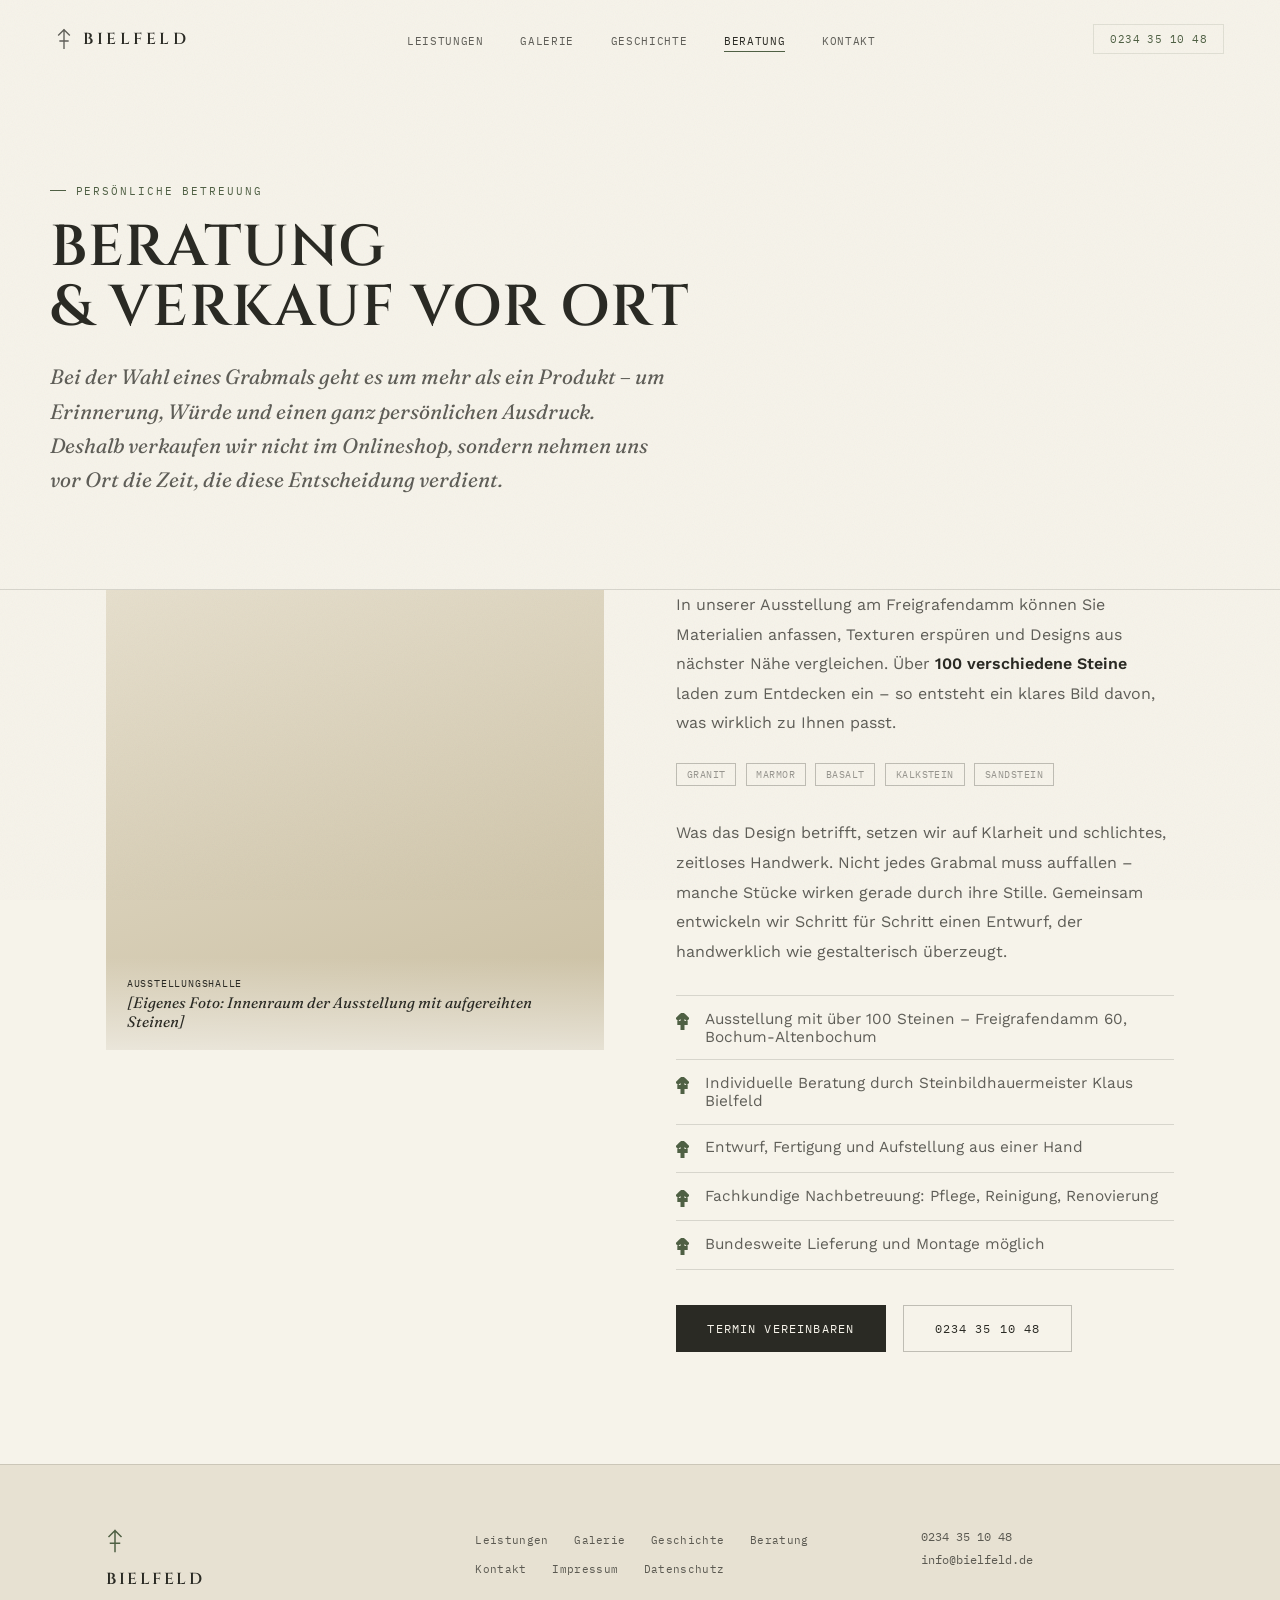
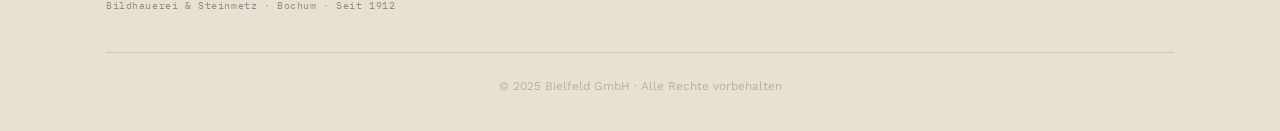
==== beratung.html @ 47ad7e7e "Neues claude design" ====
<!DOCTYPE html>
<html lang="de">
<head>
<meta charset="UTF-8">
<meta name="viewport" content="width=device-width, initial-scale=1.0">
<title>Beratung &amp; Verkauf vor Ort – Bildhauerei Bielfeld GmbH</title>
<meta name="description" content="Persönliche Beratung in der Ausstellung der Bildhauerei Bielfeld am Freigrafendamm 60 in Bochum – über 100 Steine im Original, kein Onlineshop.">
<link rel="preconnect" href="https://fonts.googleapis.com">
<link href="https://fonts.googleapis.com/css2?family=Cinzel:wght@400;500;600;700&family=Fraunces:ital,opsz,wght@0,9..144,400;0,9..144,500;0,9..144,600;1,9..144,400;1,9..144,500&family=Work+Sans:wght@300;400;500;600;700&family=IBM+Plex+Mono:wght@400;500&display=swap" rel="stylesheet">
<link rel="stylesheet" href="style.css">
</head>
<body>

<nav id="navbar">
  <a href="index.html" class="nav-logo">
    <svg class="nav-mark" viewBox="0 0 48 64" aria-hidden="true"><path d="M24 4 L24 60 M24 4 L8 20 M24 4 L40 20 M12 38 L36 38" fill="none" stroke="currentColor" stroke-width="4" stroke-linecap="square"/></svg>
    <span>Bielfeld</span>
  </a>
  <ul class="nav-links">
    <li><a href="leistungen.html">Leistungen</a></li>
    <li><a href="galerie.html">Galerie</a></li>
    <li><a href="geschichte.html">Geschichte</a></li>
    <li><a href="beratung.html" class="is-active">Beratung</a></li>
    <li><a href="kontakt.html">Kontakt</a></li>
  </ul>
  <a href="tel:+49234351048" class="nav-tel">0234 35 10 48</a>
  <button class="nav-hamburger" id="navHamburger" aria-label="Menü öffnen" aria-expanded="false"><span></span><span></span></button>
</nav>

<div class="nav-mobile-menu" id="navMobileMenu" aria-hidden="true">
  <nav class="mobile-menu-inner">
    <ul class="mobile-nav-links">
      <li><a href="leistungen.html" class="mobile-nav-link">Leistungen</a></li>
      <li><a href="galerie.html" class="mobile-nav-link">Galerie</a></li>
      <li><a href="geschichte.html" class="mobile-nav-link">Geschichte</a></li>
      <li><a href="beratung.html" class="mobile-nav-link">Beratung</a></li>
      <li><a href="kontakt.html" class="mobile-nav-link">Kontakt</a></li>
    </ul>
    <a href="tel:+49234351048" class="mobile-nav-tel">0234 35 10 48</a>
    <span class="mobile-nav-since">Bildhauerei &amp; Steinmetz · Bochum · Seit 1912</span>
  </nav>
</div>

<header class="page-head container">
  <span class="label reveal">Persönliche Betreuung</span>
  <h1 class="h1-carved reveal d1">Beratung<br>&amp; Verkauf vor Ort</h1>
  <p class="lede reveal d2">Bei der Wahl eines Grabmals geht es um mehr als ein Produkt – um Erinnerung, Würde und einen ganz persönlichen Ausdruck. Deshalb verkaufen wir nicht im Onlineshop, sondern nehmen uns vor Ort die Zeit, die diese Entscheidung verdient.</p>
</header>

<section class="section" style="padding-top:0;">
  <div class="container">
    <div class="consult-grid">

      <div class="consult-img reveal">
        <div class="swatch swatch--kalkstein" style="min-height:460px;">
          <div class="swatch-caption">
            <span class="sc-mat">Ausstellungshalle</span>
            <span class="sc-desc">[Eigenes Foto: Innenraum der Ausstellung mit aufgereihten Steinen]</span>
          </div>
        </div>
      </div>

      <div class="reveal d2">
        <p>In unserer Ausstellung am Freigrafendamm können Sie Materialien anfassen, Texturen erspüren und Designs aus nächster Nähe vergleichen. Über <strong>100 verschiedene Steine</strong> laden zum Entdecken ein – so entsteht ein klares Bild davon, was wirklich zu Ihnen passt.</p>

        <div class="material-strip">
          <span class="tag">Granit</span><span class="tag">Marmor</span><span class="tag">Basalt</span><span class="tag">Kalkstein</span><span class="tag">Sandstein</span>
        </div>

        <p>Was das Design betrifft, setzen wir auf Klarheit und schlichtes, zeitloses Handwerk. Nicht jedes Grabmal muss auffallen – manche Stücke wirken gerade durch ihre Stille. Gemeinsam entwickeln wir Schritt für Schritt einen Entwurf, der handwerklich wie gestalterisch überzeugt.</p>

        <ul class="feature-list">
          <li><svg class="mark" viewBox="0 0 48 64" aria-hidden="true"><path d="M24 4 L24 60 M24 4 L8 20 M24 4 L40 20 M12 38 L36 38" fill="none" stroke="currentColor" stroke-width="4" stroke-linecap="square"/></svg>Ausstellung mit über 100 Steinen – Freigrafendamm 60, Bochum-Altenbochum</li>
          <li><svg class="mark" viewBox="0 0 48 64" aria-hidden="true"><path d="M24 4 L24 60 M24 4 L8 20 M24 4 L40 20 M12 38 L36 38" fill="none" stroke="currentColor" stroke-width="4" stroke-linecap="square"/></svg>Individuelle Beratung durch Steinbildhauermeister Klaus Bielfeld</li>
          <li><svg class="mark" viewBox="0 0 48 64" aria-hidden="true"><path d="M24 4 L24 60 M24 4 L8 20 M24 4 L40 20 M12 38 L36 38" fill="none" stroke="currentColor" stroke-width="4" stroke-linecap="square"/></svg>Entwurf, Fertigung und Aufstellung aus einer Hand</li>
          <li><svg class="mark" viewBox="0 0 48 64" aria-hidden="true"><path d="M24 4 L24 60 M24 4 L8 20 M24 4 L40 20 M12 38 L36 38" fill="none" stroke="currentColor" stroke-width="4" stroke-linecap="square"/></svg>Fachkundige Nachbetreuung: Pflege, Reinigung, Renovierung</li>
          <li><svg class="mark" viewBox="0 0 48 64" aria-hidden="true"><path d="M24 4 L24 60 M24 4 L8 20 M24 4 L40 20 M12 38 L36 38" fill="none" stroke="currentColor" stroke-width="4" stroke-linecap="square"/></svg>Bundesweite Lieferung und Montage möglich</li>
        </ul>

        <div class="btn-row">
          <a href="kontakt.html" class="btn btn--solid">Termin vereinbaren</a>
          <a href="tel:+49234351048" class="btn btn--outline">0234 35 10 48</a>
        </div>
      </div>

    </div>
  </div>
</section>

<footer>
  <div class="container">
    <div class="footer-grid">
      <div class="footer-brand">
        <svg class="footer-mark" viewBox="0 0 48 64" aria-hidden="true"><path d="M24 4 L24 60 M24 4 L8 20 M24 4 L40 20 M12 38 L36 38" fill="none" stroke="currentColor" stroke-width="4" stroke-linecap="square"/></svg>
        <div class="f-logo">Bielfeld</div>
        <div class="f-since">Bildhauerei &amp; Steinmetz · Bochum · Seit 1912</div>
      </div>
      <ul class="footer-nav">
        <li><a href="leistungen.html">Leistungen</a></li>
        <li><a href="galerie.html">Galerie</a></li>
        <li><a href="geschichte.html">Geschichte</a></li>
        <li><a href="beratung.html">Beratung</a></li>
        <li><a href="kontakt.html">Kontakt</a></li>
        <li><a href="impressum.html">Impressum</a></li>
        <li><a href="datenschutz.html">Datenschutz</a></li>
      </ul>
      <div class="footer-contact">
        <a href="tel:+49234351048">0234 35 10 48</a>
        <a href="mailto:info@bielfeld.de">info@bielfeld.de</a>
      </div>
    </div>
    <div class="footer-legal">© 2025 Bielfeld GmbH · Alle Rechte vorbehalten</div>
  </div>
</footer>

<script src="script.js"></script>
</body>
</html>
---- style.css ----
/* ════════════════════════════════════════════════════════
   BIELFELD GMBH — "DAS ARCHIV"
   Ein Steinkatalog: helle Kalksteinflächen, eine geschnittene
   Versalschrift für Überschriften, Schreibmaschinen-Mono für
   Katalognummern, und ein eigenes Steinmetzzeichen als
   wiederkehrendes Signet.
═══════════════════════════════════════════════════════════ */

:root {
  --ink:          #2A2A24;
  --ink-soft:     rgba(42, 42, 36, 0.74);
  --ink-dim:      rgba(42, 42, 36, 0.46);
  --ink-faint:    rgba(42, 42, 36, 0.26);
  --stone:        #6E6A5C;
  --limestone:    #E7E1D2;
  --limestone-mid:#DCD2BA;
  --paper:        #F6F3EA;
  --paper-warm:   #F1EBDC;
  --moss:         #4F6044;
  --moss-deep:    #3C4A35;
  --moss-soft:    rgba(79, 96, 68, 0.13);
  --moss-light:   #A9C091;
  --line:         rgba(42, 42, 36, 0.15);
  --line-mid:     rgba(42, 42, 36, 0.27);
}

*, *::before, *::after { box-sizing: border-box; margin: 0; padding: 0; }
html { scroll-behavior: smooth; }
body {
  font-family: 'Work Sans', sans-serif;
  background: var(--paper);
  color: var(--ink-soft);
  overflow-x: hidden;
  position: relative;
}

/* Feiner Kornschleier über der gesamten Seite — wie Papier oder
   geschliffener Kalkstein, nicht wie ein Bildschirm. */
body::before {
  content: '';
  position: fixed; inset: 0; z-index: 9000; pointer-events: none;
  opacity: 0.05; mix-blend-mode: multiply;
  background-image: url("data:image/svg+xml;utf8,<svg xmlns='http://www.w3.org/2000/svg' width='160' height='160'><filter id='n'><feTurbulence type='fractalNoise' baseFrequency='0.9' numOctaves='2' stitchTiles='stitch'/></filter><rect width='100%25' height='100%25' filter='url(%23n)'/></svg>");
}

a { color: inherit; }
img { max-width: 100%; display: block; }
ul { list-style: none; }

/* ─── Steinmetzzeichen (Signet) ───────────────────────── */
.mark { width: 20px; height: 27px; color: var(--moss); flex-shrink: 0; }
.mark path { vector-effect: non-scaling-stroke; }

/* ─── Typografie-Bausteine ────────────────────────────── */
.label {
  font-family: 'IBM Plex Mono', monospace;
  font-size: 0.66rem;
  letter-spacing: 0.18em;
  text-transform: uppercase;
  color: var(--moss);
  display: inline-flex; align-items: center; gap: 0.6rem;
  margin-bottom: 1.3rem;
}
.label::before { content: ''; width: 16px; height: 1px; background: var(--moss); }

.h1-carved {
  font-family: 'Cinzel', serif;
  font-weight: 600;
  text-transform: uppercase;
  letter-spacing: 0.02em;
  color: var(--ink);
  line-height: 1.04;
}
.h2-accent {
  font-family: 'Fraunces', serif;
  font-weight: 500;
  font-size: clamp(2rem, 4vw, 3rem);
  line-height: 1.14;
  color: var(--ink);
  margin-bottom: 1.6rem;
}
.h2-accent em { font-style: italic; color: var(--moss); font-weight: 400; }

.lede {
  font-family: 'Fraunces', serif;
  font-style: italic;
  font-size: clamp(1.05rem, 2vw, 1.3rem);
  line-height: 1.65;
  color: var(--ink-soft);
  max-width: 580px;
}

p { font-size: 1rem; line-height: 1.85; margin-bottom: 1.2rem; }
strong { color: var(--ink); font-weight: 600; }

/* ─── Buttons ─────────────────────────────────────────── */
.btn {
  font-family: 'IBM Plex Mono', monospace;
  font-size: 0.72rem;
  letter-spacing: 0.1em;
  text-transform: uppercase;
  text-decoration: none;
  padding: 0.95rem 1.9rem;
  display: inline-block;
  transition: all 0.3s ease;
  border: 1px solid transparent;
}
.btn--solid {
  background: var(--ink);
  color: var(--paper);
  border-color: var(--ink);
}
.btn--solid:hover { background: var(--moss); border-color: var(--moss); }
.btn--outline {
  background: transparent;
  color: var(--ink);
  border-color: var(--line-mid);
}
.btn--outline:hover { border-color: var(--moss); color: var(--moss); }

.btn-row { display: flex; gap: 1.1rem; flex-wrap: wrap; }

/* ─── Layout-Helfer ───────────────────────────────────── */
.container { max-width: 1180px; margin: 0 auto; padding: 0 3.5rem; }
.section { padding: 7rem 0; border-top: 1px solid var(--line); }
.section--tint { background: var(--limestone); }

/* ─── Navigation ──────────────────────────────────────── */
nav#navbar {
  position: fixed; top: 0; left: 0; right: 0; z-index: 300;
  display: flex; align-items: center; justify-content: space-between;
  padding: 1.5rem 3.5rem;
  background: rgba(246, 243, 234, 0.0);
  border-bottom: 1px solid transparent;
  transition: background 0.4s, border-color 0.4s, padding 0.4s;
}
nav#navbar.scrolled {
  background: rgba(246, 243, 234, 0.94);
  backdrop-filter: blur(10px);
  border-bottom-color: var(--line);
  padding: 1.05rem 3.5rem;
}
.nav-logo {
  display: flex; align-items: center; gap: 0.7rem;
  text-decoration: none;
}
.nav-logo span {
  font-family: 'Cinzel', serif;
  font-weight: 600; font-size: 1rem;
  letter-spacing: 0.22em; text-transform: uppercase;
  color: var(--ink);
}
.nav-mark { width: 16px; height: 22px; }

.nav-links { display: flex; gap: 2.3rem; }
.nav-links a {
  font-family: 'IBM Plex Mono', monospace;
  font-size: 0.68rem; letter-spacing: 0.06em;
  text-transform: uppercase;
  text-decoration: none; color: var(--ink-soft);
  position: relative; padding-bottom: 0.3rem;
  transition: color 0.3s;
}
.nav-links a::after {
  content: ''; position: absolute; left: 0; right: 100%; bottom: 0;
  height: 1px; background: var(--moss);
  transition: right 0.3s ease;
}
.nav-links a:hover, .nav-links a.is-active { color: var(--ink); }
.nav-links a:hover::after, .nav-links a.is-active::after { right: 0; }

.nav-tel {
  font-family: 'IBM Plex Mono', monospace;
  font-size: 0.68rem; letter-spacing: 0.04em;
  text-decoration: none; color: var(--moss);
  border: 1px solid var(--moss-soft);
  padding: 0.45rem 1rem;
  transition: all 0.3s;
}
.nav-tel:hover { background: var(--moss); color: var(--paper); border-color: var(--moss); }

.nav-hamburger {
  display: none; flex-direction: column; justify-content: center;
  align-items: flex-end; gap: 6px; width: 34px; height: 34px;
  background: transparent; border: none; cursor: pointer; padding: 2px;
  position: relative; z-index: 10;
}
.nav-hamburger span {
  display: block; height: 1px; width: 24px; background: var(--ink);
  transition: transform 0.38s ease;
}
.nav-hamburger span:nth-child(1) { width: 22px; }
.nav-hamburger.open span:nth-child(1) { transform: translateY(3.5px) rotate(45deg); width: 22px; }
.nav-hamburger.open span:nth-child(2) { transform: translateY(-3.5px) rotate(-45deg); width: 22px; }

body.menu-open { overflow: hidden; }
.nav-mobile-menu {
  position: fixed; inset: 0; z-index: 290;
  background: var(--paper);
  display: flex; align-items: center; justify-content: center;
  opacity: 0; pointer-events: none;
  transition: opacity 0.4s ease;
}
.nav-mobile-menu.open { opacity: 1; pointer-events: all; }
.mobile-menu-inner { width: 100%; padding: 6rem 2rem; display: flex; flex-direction: column; align-items: center; }
.mobile-nav-links { width: 100%; max-width: 380px; }
.mobile-nav-links li { border-bottom: 1px solid var(--line); }
.mobile-nav-link {
  display: block; font-family: 'Cinzel', serif; font-weight: 500;
  font-size: clamp(1.3rem, 5vw, 1.7rem); letter-spacing: 0.04em;
  text-transform: uppercase; color: var(--ink); text-decoration: none;
  padding: 1.1rem 0; transition: color 0.25s;
}
.mobile-nav-link:hover { color: var(--moss); }
.mobile-nav-tel {
  display: inline-block; margin-top: 2.2rem;
  font-family: 'IBM Plex Mono', monospace; font-size: 0.75rem;
  letter-spacing: 0.06em; color: var(--moss); text-decoration: none;
  border: 1px solid var(--moss-soft); padding: 0.7rem 1.6rem;
}
.mobile-nav-since {
  display: block; margin-top: 1.6rem;
  font-family: 'IBM Plex Mono', monospace; font-size: 0.6rem;
  letter-spacing: 0.16em; text-transform: uppercase; color: var(--ink-faint);
}

/* ─── HERO (Startseite) ───────────────────────────────── */
#hero {
  position: relative; min-height: 92vh;
  display: flex; align-items: center;
  padding: 9rem 0 5rem;
  overflow: hidden;
}
.hero-mark-bg {
  position: absolute; right: -4%; top: 48%; transform: translateY(-50%);
  width: 46vw; max-width: 620px; color: var(--ink); opacity: 0.05;
  pointer-events: none;
}
.hero-grid-lines {
  position: absolute; inset: 0; pointer-events: none;
  background-image: repeating-linear-gradient(to bottom, var(--line) 0 1px, transparent 1px 120px);
  opacity: 0.6;
  -webkit-mask-image: linear-gradient(to bottom, transparent 0%, black 15%, black 85%, transparent 100%);
  mask-image: linear-gradient(to bottom, transparent 0%, black 15%, black 85%, transparent 100%);
}
.hero-content { position: relative; z-index: 2; max-width: 700px; }
.hero-title {
  font-size: clamp(2.6rem, 7vw, 5.2rem);
  margin: 0.6rem 0 1.6rem;
}
.hero-title em { font-style: normal; color: var(--moss); }
.hero-sub { margin-bottom: 2.6rem; }
.hero-since {
  margin-top: 3.2rem;
  font-family: 'IBM Plex Mono', monospace;
  font-size: 0.66rem; letter-spacing: 0.1em; color: var(--ink-dim);
}

/* ─── Inschriftband (Fakten-Leiste) ───────────────────── */
.fact-strip {
  border-top: 1px solid var(--line);
  border-bottom: 1px solid var(--line);
  background: var(--limestone);
}
.fact-strip .container {
  display: grid; grid-template-columns: repeat(4, 1fr);
}
.fact {
  padding: 2.4rem 2rem;
  border-right: 1px solid var(--line);
  text-align: center;
}
.fact:last-child { border-right: none; }
.fact-num {
  font-family: 'Cinzel', serif; font-weight: 600;
  font-size: 1.5rem; color: var(--ink); margin-bottom: 0.5rem;
}
.fact-text {
  font-family: 'IBM Plex Mono', monospace;
  font-size: 0.64rem; letter-spacing: 0.06em;
  text-transform: uppercase; color: var(--ink-dim);
}

/* ─── Seiten-Titelband (Unterseiten) ──────────────────── */
.page-head {
  padding: 11rem 0 4.5rem;
  border-top: none;
}
.page-head .h1-carved { font-size: clamp(2.2rem, 6vw, 3.6rem); margin-bottom: 1.4rem; }
.page-head .lede { max-width: 620px; }

/* ─── Katalogkarten (Startseite → Unterseiten) ────────── */
.cat-grid {
  display: grid; grid-template-columns: repeat(3, 1fr); gap: 0;
  border-top: 1px solid var(--line);
  border-left: 1px solid var(--line);
}
.cat-card {
  border-right: 1px solid var(--line);
  border-bottom: 1px solid var(--line);
  padding: 2.6rem 2.2rem;
  text-decoration: none; color: inherit;
  display: flex; flex-direction: column; gap: 1.1rem;
  transition: background 0.35s;
  position: relative;
}
.cat-card:hover { background: var(--limestone); }
.cat-card .label { margin-bottom: 0; }
.cat-card h3 {
  font-family: 'Fraunces', serif; font-weight: 500;
  font-size: 1.45rem; color: var(--ink);
}
.cat-card p { font-size: 0.93rem; margin-bottom: 0; color: var(--ink-soft); }
.cat-card .cat-arrow {
  margin-top: auto; font-family: 'IBM Plex Mono', monospace;
  font-size: 0.7rem; color: var(--moss); letter-spacing: 0.04em;
}
.cat-card .cat-arrow::after { content: ' →'; transition: margin 0.3s; }
.cat-card:hover .cat-arrow::after { margin-left: 4px; }

/* ─── Beratungs-Teaser (Startseite) ───────────────────── */
.teaser-band {
  background: var(--ink); color: var(--paper-warm);
  padding: 6rem 0;
}
.teaser-band .label { color: var(--moss-light); }
.teaser-band .label::before { background: var(--moss-light); }
.teaser-band h2 {
  font-family: 'Fraunces', serif; font-style: italic; font-weight: 400;
  font-size: clamp(1.7rem, 3.6vw, 2.6rem);
  color: var(--paper); max-width: 600px; margin-bottom: 1.6rem;
  line-height: 1.3;
}
.teaser-band p { color: rgba(241,235,220,0.72); max-width: 540px; }
.teaser-band .btn--outline { color: var(--paper); border-color: rgba(241,235,220,0.3); }
.teaser-band .btn--outline:hover { border-color: var(--paper); color: var(--paper); background: rgba(255,255,255,0.06); }
.teaser-grid { display: grid; grid-template-columns: 1.3fr 1fr; gap: 3rem; align-items: end; }

/* ─── Pull Quote ──────────────────────────────────────── */
.pull-quote {
  padding: 5.5rem 3.5rem;
  border-top: 1px solid var(--line);
  border-bottom: 1px solid var(--line);
  text-align: center;
}
.pull-quote blockquote {
  font-family: 'Fraunces', serif; font-style: italic;
  font-size: clamp(1.3rem, 2.6vw, 1.95rem);
  line-height: 1.5; color: var(--ink);
  max-width: 760px; margin: 0 auto;
}
.pull-quote cite {
  display: block; margin-top: 1.6rem;
  font-family: 'IBM Plex Mono', monospace;
  font-size: 0.62rem; letter-spacing: 0.1em;
  text-transform: uppercase; font-style: normal; color: var(--ink-dim);
}

/* ─── Katalogliste (Leistungen) ───────────────────────── */
.entry-list { border-top: 1px solid var(--line); }
.entry {
  display: grid; grid-template-columns: 110px 1fr 2fr;
  gap: 2.5rem; align-items: start;
  padding: 2.8rem 0;
  border-bottom: 1px solid var(--line);
}
.entry-num {
  font-family: 'IBM Plex Mono', monospace;
  font-size: 0.78rem; color: var(--moss); letter-spacing: 0.04em;
  padding-top: 0.3rem;
}
.entry-title {
  font-family: 'Fraunces', serif; font-weight: 500;
  font-size: 1.55rem; color: var(--ink);
}
.entry-tags { margin-top: 0.7rem; display: flex; gap: 0.5rem; flex-wrap: wrap; }
.tag {
  font-family: 'IBM Plex Mono', monospace; font-size: 0.6rem;
  letter-spacing: 0.05em; text-transform: uppercase;
  color: var(--ink-dim); border: 1px solid var(--line-mid);
  padding: 0.25rem 0.6rem;
}
.entry-desc p { margin-bottom: 0; color: var(--ink-soft); }

/* ─── Stein-Swatches (Platzhalter-Texturen) ───────────── */
.swatch {
  position: relative; overflow: hidden;
  display: flex; align-items: flex-end;
  min-height: 220px;
}
.swatch-caption {
  position: relative; z-index: 1; padding: 1.2rem 1.3rem;
  width: 100%;
  background: linear-gradient(to top, rgba(20,20,16,0.55), transparent);
}
.swatch-caption .sc-mat {
  font-family: 'IBM Plex Mono', monospace; font-size: 0.62rem;
  letter-spacing: 0.08em; text-transform: uppercase; color: #F1ECDE;
  display: block; margin-bottom: 0.2rem;
}
.swatch-caption .sc-desc {
  font-family: 'Fraunces', serif; font-style: italic; font-size: 0.95rem;
  color: #F1ECDE;
}
.swatch--granit { background:
  radial-gradient(circle at 22% 28%, rgba(255,255,255,0.10) 0 2px, transparent 3px) 0 0/16px 16px,
  radial-gradient(circle at 65% 70%, rgba(0,0,0,0.16) 0 2px, transparent 3px) 0 0/20px 20px,
  linear-gradient(150deg, #95917F, #5C594C); }
.swatch--marmor { background:
  repeating-linear-gradient(112deg, rgba(110,106,92,0.16) 0 2px, transparent 2px 38px),
  linear-gradient(160deg, #F1ECDD, #DFD6BF); }
.swatch--basalt { background: linear-gradient(160deg, #3D3D36, #1C1C18); }
.swatch--sandstein { background: linear-gradient(160deg, #C9A678, #A47C49); }
.swatch--kalkstein { background: linear-gradient(160deg, #E6DFCD, #C9BEA1); }
.swatch--schiefer { background: linear-gradient(160deg, #51524C, #2C2D29); }
.swatch--marmor .sc-mat, .swatch--marmor .sc-desc,
.swatch--sandstein .sc-mat, .swatch--sandstein .sc-desc,
.swatch--kalkstein .sc-mat, .swatch--kalkstein .sc-desc { color: #2A2A24; }
.swatch--marmor .swatch-caption, .swatch--sandstein .swatch-caption, .swatch--kalkstein .swatch-caption {
  background: linear-gradient(to top, rgba(255,255,255,0.55), transparent);
}

/* ─── Galerie ─────────────────────────────────────────── */
.gallery-grid {
  display: grid; grid-template-columns: repeat(3, 1fr); gap: 1.2rem;
}
.g-card { border: 1px solid var(--line); background: var(--paper); }
.g-card .swatch { min-height: 230px; }
.g-card .g-meta { padding: 1.1rem 1.3rem; }
.g-card .g-num { font-family: 'IBM Plex Mono', monospace; font-size: 0.62rem; color: var(--moss); letter-spacing: 0.06em; }
.g-card .g-title { font-family: 'Fraunces', serif; font-size: 1.05rem; color: var(--ink); margin-top: 0.3rem; }
.g-extra { display: none; }
.gallery-grid.open .g-extra { display: block; }
.g-extra.entering { animation: fadeUp 0.5s ease both; }

.gallery-toggle {
  display: flex; align-items: center; gap: 0.7rem; margin: 2.4rem auto 0;
  background: transparent; border: 1px solid var(--line-mid); color: var(--moss);
  font-family: 'IBM Plex Mono', monospace; font-size: 0.68rem;
  letter-spacing: 0.08em; text-transform: uppercase;
  padding: 0.85rem 1.8rem; cursor: pointer; transition: all 0.3s;
}
.gallery-toggle:hover { background: var(--moss); border-color: var(--moss); color: var(--paper); }
.gallery-toggle__arrow { display: inline-block; transition: transform 0.4s; }
.gallery-toggle__arrow.rotated { transform: rotate(180deg); }
.gallery-note {
  text-align: center; margin-top: 2rem;
  font-family: 'IBM Plex Mono', monospace;
  font-size: 0.72rem; color: var(--ink-dim);
}

/* ─── Geschichte / Timeline ───────────────────────────── */
.history-intro { max-width: 680px; margin-bottom: 4.5rem; }
.sign-block {
  display: grid; grid-template-columns: repeat(3, 1fr);
  gap: 2rem; border-top: 1px solid var(--line); border-bottom: 1px solid var(--line);
  padding: 3rem 0; margin-bottom: 5rem;
}
.sign-item { text-align: center; padding: 0 1rem; }
.sign-item .mark-weather { width: 30px; height: 40px; margin: 0 auto 1.1rem; }
.sign-item .sign-year { font-family: 'IBM Plex Mono', monospace; font-size: 0.7rem; letter-spacing: 0.1em; color: var(--moss); margin-bottom: 0.5rem; }
.sign-item .sign-text { font-size: 0.88rem; color: var(--ink-soft); line-height: 1.7; }

.timeline { border-left: 1px solid var(--line-mid); margin-left: 0.4rem; }
.tl-item { position: relative; padding: 0 0 2.7rem 2.6rem; }
.tl-item:last-child { padding-bottom: 0; }
.tl-item::before {
  content: ''; position: absolute; left: -5px; top: 0.4rem;
  width: 9px; height: 9px; background: var(--paper);
  border: 2px solid var(--moss); border-radius: 50%;
}
.tl-year { font-family: 'Cinzel', serif; font-weight: 600; font-size: 1.5rem; color: var(--ink); margin-bottom: 0.4rem; }
.tl-text { font-size: 0.96rem; line-height: 1.8; color: var(--ink-soft); max-width: 560px; }

/* ─── Beratung ────────────────────────────────────────── */
.consult-grid { display: grid; grid-template-columns: 1fr 1fr; gap: 4.5rem; align-items: start; }
.consult-img .swatch { min-height: 460px; }
.feature-list { margin: 1.8rem 0 2.2rem; border-top: 1px solid var(--line); }
.feature-list li {
  display: flex; gap: 1rem; align-items: flex-start;
  padding: 0.85rem 0; border-bottom: 1px solid var(--line);
  font-size: 0.96rem; color: var(--ink-soft);
}
.feature-list li .mark { width: 13px; height: 17px; margin-top: 0.2rem; }

.material-strip { display: flex; gap: 0.6rem; flex-wrap: wrap; margin: 1.6rem 0 2rem; }

/* ─── Kontakt ─────────────────────────────────────────── */
.contact-grid {
  display: grid; grid-template-columns: 1fr 1fr; gap: 4.5rem;
  align-items: start;
}
.c-block { margin-bottom: 2rem; }
.c-label {
  font-family: 'IBM Plex Mono', monospace; font-size: 0.62rem;
  letter-spacing: 0.1em; text-transform: uppercase; color: var(--moss);
  margin-bottom: 0.5rem;
}
.c-value { font-family: 'Fraunces', serif; font-size: 1.18rem; color: var(--ink); line-height: 1.55; }
.c-value a { text-decoration: none; border-bottom: 1px solid var(--line-mid); transition: border-color 0.3s, color 0.3s; }
.c-value a:hover { color: var(--moss); border-color: var(--moss); }

.c-hours { margin-top: 1rem; border: 1px solid var(--line); padding: 1.6rem 1.8rem; background: var(--limestone); }
.c-hours-title { font-family: 'IBM Plex Mono', monospace; font-size: 0.62rem; letter-spacing: 0.1em; text-transform: uppercase; color: var(--moss); margin-bottom: 1.1rem; }
.h-row { display: flex; justify-content: space-between; font-size: 0.92rem; color: var(--ink-soft); padding: 0.5rem 0; border-bottom: 1px solid var(--line); }
.h-row:last-child { border-bottom: none; }

.map-wrap { border: 1px solid var(--line); padding: 0.4rem; background: var(--paper); }
.styled-map {
  width: 100%; height: 100%; min-height: 420px; border: 0;
  filter: grayscale(28%) sepia(8%) saturate(85%) contrast(96%);
}

/* ─── Footer ──────────────────────────────────────────── */
footer { border-top: 1px solid var(--line); background: var(--limestone); padding: 4rem 0 2.4rem; }
.footer-grid {
  display: grid; grid-template-columns: 1.3fr 1.6fr 1fr; gap: 2.5rem;
  align-items: start; margin-bottom: 2.5rem;
}
.footer-brand { display: flex; flex-direction: column; gap: 0.6rem; }
.footer-mark { width: 18px; height: 24px; color: var(--moss); margin-bottom: 0.3rem; }
.f-logo { font-family: 'Cinzel', serif; font-weight: 600; letter-spacing: 0.16em; text-transform: uppercase; color: var(--ink); }
.f-since { font-family: 'IBM Plex Mono', monospace; font-size: 0.6rem; letter-spacing: 0.06em; color: var(--ink-dim); }
.footer-nav { display: flex; flex-wrap: wrap; gap: 0.6rem 1.6rem; }
.footer-nav a { font-family: 'IBM Plex Mono', monospace; font-size: 0.68rem; letter-spacing: 0.03em; text-decoration: none; color: var(--ink-soft); transition: color 0.3s; }
.footer-nav a:hover { color: var(--moss); }
.footer-contact { display: flex; flex-direction: column; gap: 0.5rem; align-items: flex-start; }
.footer-contact a { font-family: 'IBM Plex Mono', monospace; font-size: 0.72rem; text-decoration: none; color: var(--ink-soft); }
.footer-contact a:hover { color: var(--moss); }
.footer-legal { font-size: 0.74rem; color: var(--ink-faint); border-top: 1px solid var(--line); padding-top: 1.6rem; text-align: center; }

/* ─── Legal-Seiten (Impressum / Datenschutz) ──────────── */
.legal-wrap { max-width: 740px; margin: 0 auto; padding: 11rem 3.5rem 6rem; }
.legal-back {
  display: inline-flex; align-items: center; gap: 0.6rem;
  font-family: 'IBM Plex Mono', monospace; font-size: 0.66rem;
  letter-spacing: 0.06em; text-transform: uppercase; color: var(--ink-dim);
  text-decoration: none; margin-bottom: 3rem; transition: color 0.3s;
}
.legal-back:hover { color: var(--moss); }
.legal-back::before { content: '←'; }
.legal-section { margin-bottom: 2.6rem; }
.legal-section h2 { font-family: 'Fraunces', serif; font-weight: 500; font-size: 1.2rem; color: var(--ink); margin-bottom: 1rem; }
.legal-section h3 { font-family: 'IBM Plex Mono', monospace; font-size: 0.72rem; letter-spacing: 0.06em; text-transform: uppercase; color: var(--moss); margin: 1.4rem 0 0.6rem; }
.legal-section p, .legal-section address { font-size: 0.96rem; line-height: 1.85; color: var(--ink-soft); margin-bottom: 0.8rem; font-style: normal; }
.legal-section ul { margin: 0.5rem 0 1rem; }
.legal-section ul li { font-size: 0.96rem; line-height: 1.8; color: var(--ink-soft); padding: 0.3rem 0 0.3rem 1.3rem; position: relative; }
.legal-section ul li::before { content: '—'; color: var(--moss); position: absolute; left: 0; }
.legal-section a { color: var(--moss); text-decoration: underline; text-decoration-color: var(--moss-soft); }
.legal-separator { border: none; border-top: 1px solid var(--line); margin: 2.6rem 0; }
.legal-note { margin-top: 2.6rem; padding-top: 1.8rem; border-top: 1px solid var(--line); font-family: 'IBM Plex Mono', monospace; font-size: 0.72rem; color: var(--ink-dim); }

/* ─── Scroll Reveal ───────────────────────────────────── */
.reveal { opacity: 0; transform: translateY(22px); transition: opacity 0.8s cubic-bezier(.22,1,.36,1), transform 0.8s cubic-bezier(.22,1,.36,1); }
.reveal.visible { opacity: 1; transform: translateY(0); }
.d1.reveal { transition-delay: 0.08s; }
.d2.reveal { transition-delay: 0.16s; }
.d3.reveal { transition-delay: 0.24s; }
.d4.reveal { transition-delay: 0.32s; }
@keyframes fadeUp { from { opacity: 0; transform: translateY(14px); } to { opacity: 1; transform: translateY(0); } }

/* ─── Responsive ──────────────────────────────────────── */
@media (max-width: 980px) {
  .container { padding: 0 1.6rem; }
  nav#navbar { padding: 1.2rem 1.6rem; }
  nav#navbar.scrolled { padding: 0.9rem 1.6rem; }
  .nav-links, .nav-tel { display: none; }
  .nav-hamburger { display: flex; }
  .section { padding: 5rem 0; }
  .page-head { padding: 8.5rem 0 3rem; }
  .legal-wrap { padding: 8.5rem 1.6rem 4rem; }

  .fact-strip .container { grid-template-columns: repeat(2, 1fr); }
  .fact:nth-child(2) { border-right: none; }
  .fact:nth-child(odd) { border-right: 1px solid var(--line); }
  .fact { padding: 1.8rem 1rem; border-bottom: 1px solid var(--line); }
  .fact:nth-last-child(-n+2) { border-bottom: none; }

  .cat-grid { grid-template-columns: 1fr; }
  .cat-card { border-right: 1px solid var(--line); }

  .teaser-grid { grid-template-columns: 1fr; gap: 1.8rem; }

  .entry { grid-template-columns: 1fr; gap: 1rem; }
  .entry-num { padding-top: 0; }

  .gallery-grid { grid-template-columns: repeat(2, 1fr); }

  .sign-block { grid-template-columns: 1fr; gap: 2.2rem; }

  .consult-grid { grid-template-columns: 1fr; gap: 2.5rem; }
  .consult-img .swatch { min-height: 280px; }

  .contact-grid { grid-template-columns: 1fr; gap: 3rem; }

  .footer-grid { grid-template-columns: 1fr; gap: 2rem; }
}
@media (max-width: 560px) {
  .gallery-grid { grid-template-columns: 1fr; }
  .hero-mark-bg { display: none; }
}
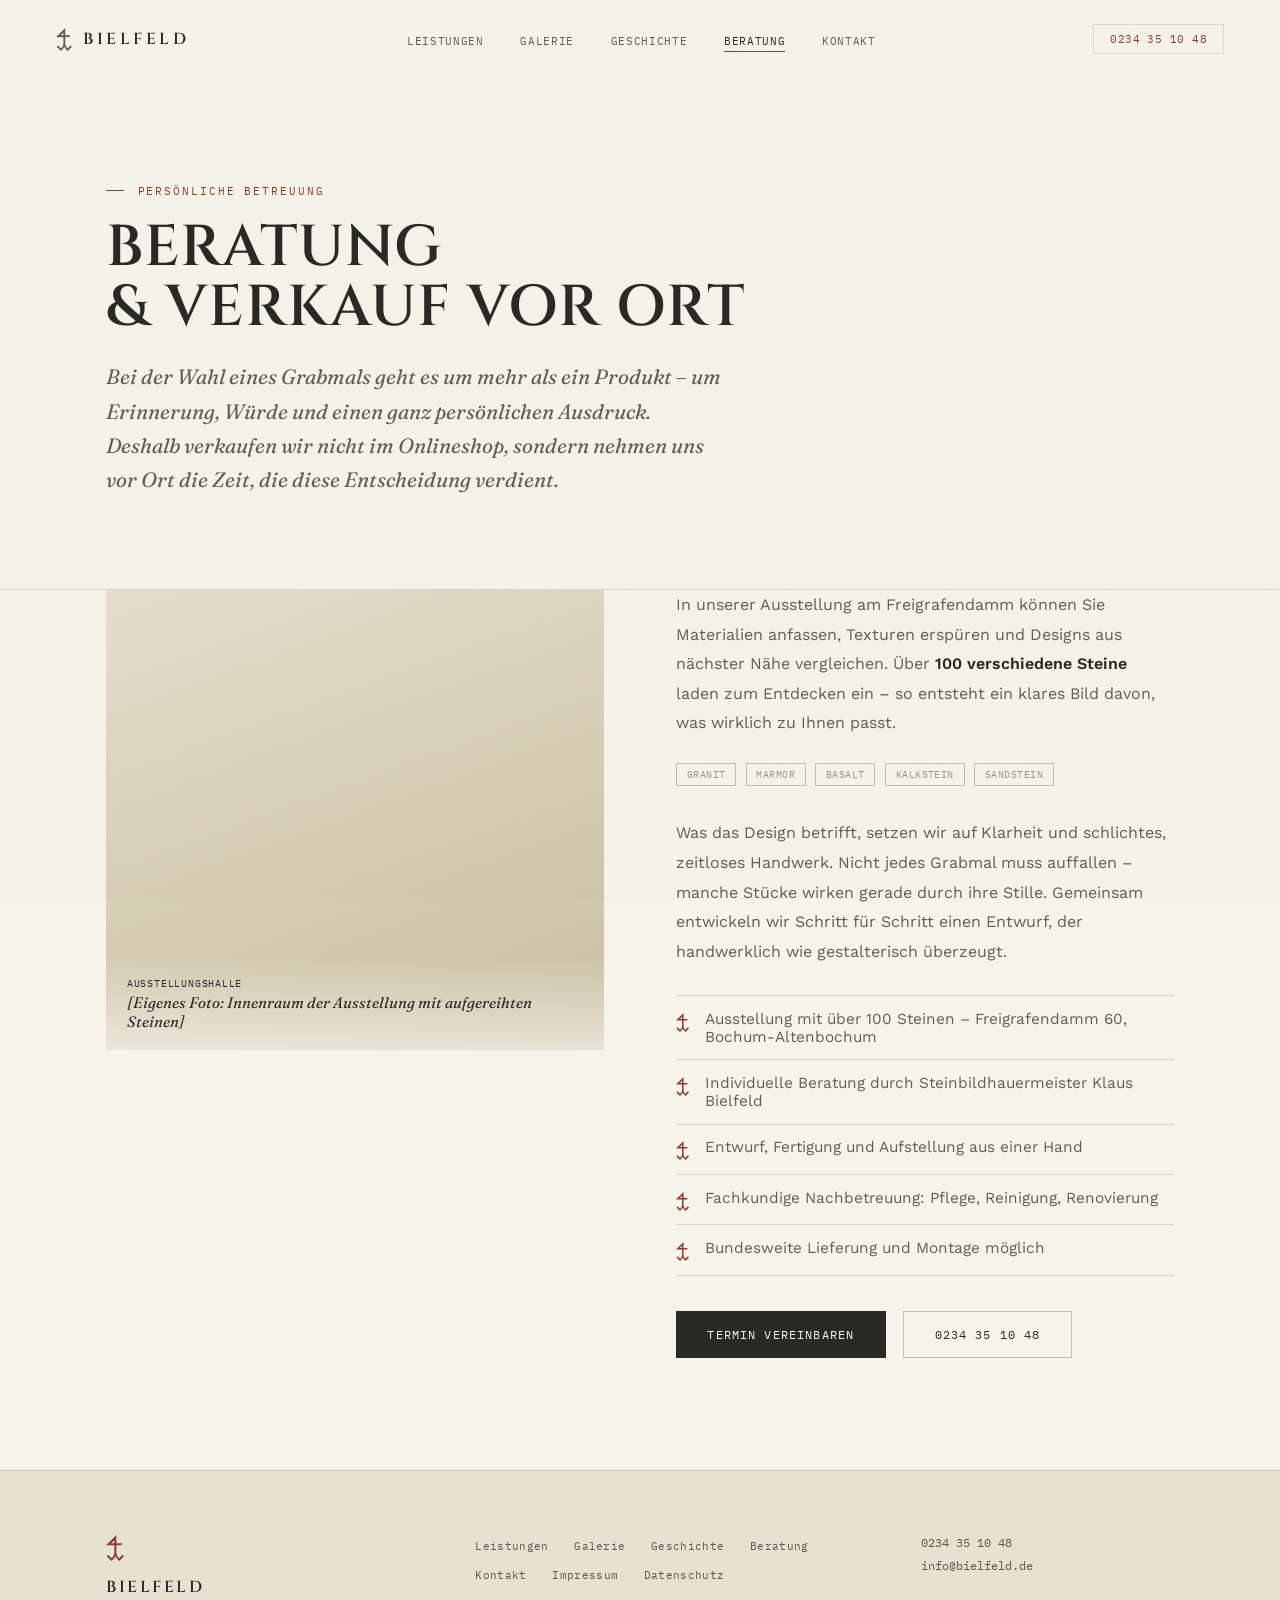
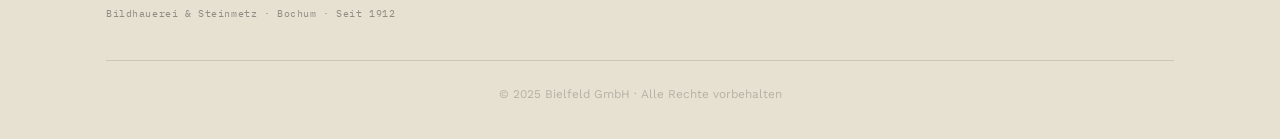
==== commit 345de913: "neues logo" ====
--- a/beratung.html
+++ b/beratung.html
@@ -13,7 +13,7 @@
 
 <nav id="navbar">
   <a href="index.html" class="nav-logo">
-    <svg class="nav-mark" viewBox="0 0 48 64" aria-hidden="true"><path d="M24 4 L24 60 M24 4 L8 20 M24 4 L40 20 M12 38 L36 38" fill="none" stroke="currentColor" stroke-width="4" stroke-linecap="square"/></svg>
+    <svg class="nav-mark" viewBox="0 0 268 390" aria-hidden="true"><path d="M155 0L0 154L124 155L124 269L117 300L103 327L84 347L33 295L10 318L82 390L116 356L139 320L161 354L197 390L268 319L246 295L193 347L178 330L163 303L155 270L155 155L227 154L242 125L155 124Z M123 79L124 124L78 125Z" fill="currentColor" fill-rule="evenodd"/></svg>
     <span>Bielfeld</span>
   </a>
   <ul class="nav-links">
@@ -70,11 +70,11 @@
         <p>Was das Design betrifft, setzen wir auf Klarheit und schlichtes, zeitloses Handwerk. Nicht jedes Grabmal muss auffallen – manche Stücke wirken gerade durch ihre Stille. Gemeinsam entwickeln wir Schritt für Schritt einen Entwurf, der handwerklich wie gestalterisch überzeugt.</p>
 
         <ul class="feature-list">
-          <li><svg class="mark" viewBox="0 0 48 64" aria-hidden="true"><path d="M24 4 L24 60 M24 4 L8 20 M24 4 L40 20 M12 38 L36 38" fill="none" stroke="currentColor" stroke-width="4" stroke-linecap="square"/></svg>Ausstellung mit über 100 Steinen – Freigrafendamm 60, Bochum-Altenbochum</li>
-          <li><svg class="mark" viewBox="0 0 48 64" aria-hidden="true"><path d="M24 4 L24 60 M24 4 L8 20 M24 4 L40 20 M12 38 L36 38" fill="none" stroke="currentColor" stroke-width="4" stroke-linecap="square"/></svg>Individuelle Beratung durch Steinbildhauermeister Klaus Bielfeld</li>
-          <li><svg class="mark" viewBox="0 0 48 64" aria-hidden="true"><path d="M24 4 L24 60 M24 4 L8 20 M24 4 L40 20 M12 38 L36 38" fill="none" stroke="currentColor" stroke-width="4" stroke-linecap="square"/></svg>Entwurf, Fertigung und Aufstellung aus einer Hand</li>
-          <li><svg class="mark" viewBox="0 0 48 64" aria-hidden="true"><path d="M24 4 L24 60 M24 4 L8 20 M24 4 L40 20 M12 38 L36 38" fill="none" stroke="currentColor" stroke-width="4" stroke-linecap="square"/></svg>Fachkundige Nachbetreuung: Pflege, Reinigung, Renovierung</li>
-          <li><svg class="mark" viewBox="0 0 48 64" aria-hidden="true"><path d="M24 4 L24 60 M24 4 L8 20 M24 4 L40 20 M12 38 L36 38" fill="none" stroke="currentColor" stroke-width="4" stroke-linecap="square"/></svg>Bundesweite Lieferung und Montage möglich</li>
+          <li><svg class="mark" viewBox="0 0 268 390" aria-hidden="true"><path d="M155 0L0 154L124 155L124 269L117 300L103 327L84 347L33 295L10 318L82 390L116 356L139 320L161 354L197 390L268 319L246 295L193 347L178 330L163 303L155 270L155 155L227 154L242 125L155 124Z M123 79L124 124L78 125Z" fill="currentColor" fill-rule="evenodd"/></svg>Ausstellung mit über 100 Steinen – Freigrafendamm 60, Bochum-Altenbochum</li>
+          <li><svg class="mark" viewBox="0 0 268 390" aria-hidden="true"><path d="M155 0L0 154L124 155L124 269L117 300L103 327L84 347L33 295L10 318L82 390L116 356L139 320L161 354L197 390L268 319L246 295L193 347L178 330L163 303L155 270L155 155L227 154L242 125L155 124Z M123 79L124 124L78 125Z" fill="currentColor" fill-rule="evenodd"/></svg>Individuelle Beratung durch Steinbildhauermeister Klaus Bielfeld</li>
+          <li><svg class="mark" viewBox="0 0 268 390" aria-hidden="true"><path d="M155 0L0 154L124 155L124 269L117 300L103 327L84 347L33 295L10 318L82 390L116 356L139 320L161 354L197 390L268 319L246 295L193 347L178 330L163 303L155 270L155 155L227 154L242 125L155 124Z M123 79L124 124L78 125Z" fill="currentColor" fill-rule="evenodd"/></svg>Entwurf, Fertigung und Aufstellung aus einer Hand</li>
+          <li><svg class="mark" viewBox="0 0 268 390" aria-hidden="true"><path d="M155 0L0 154L124 155L124 269L117 300L103 327L84 347L33 295L10 318L82 390L116 356L139 320L161 354L197 390L268 319L246 295L193 347L178 330L163 303L155 270L155 155L227 154L242 125L155 124Z M123 79L124 124L78 125Z" fill="currentColor" fill-rule="evenodd"/></svg>Fachkundige Nachbetreuung: Pflege, Reinigung, Renovierung</li>
+          <li><svg class="mark" viewBox="0 0 268 390" aria-hidden="true"><path d="M155 0L0 154L124 155L124 269L117 300L103 327L84 347L33 295L10 318L82 390L116 356L139 320L161 354L197 390L268 319L246 295L193 347L178 330L163 303L155 270L155 155L227 154L242 125L155 124Z M123 79L124 124L78 125Z" fill="currentColor" fill-rule="evenodd"/></svg>Bundesweite Lieferung und Montage möglich</li>
         </ul>
 
         <div class="btn-row">
@@ -91,7 +91,7 @@
   <div class="container">
     <div class="footer-grid">
       <div class="footer-brand">
-        <svg class="footer-mark" viewBox="0 0 48 64" aria-hidden="true"><path d="M24 4 L24 60 M24 4 L8 20 M24 4 L40 20 M12 38 L36 38" fill="none" stroke="currentColor" stroke-width="4" stroke-linecap="square"/></svg>
+        <svg class="footer-mark" viewBox="0 0 268 390" aria-hidden="true"><path d="M155 0L0 154L124 155L124 269L117 300L103 327L84 347L33 295L10 318L82 390L116 356L139 320L161 354L197 390L268 319L246 295L193 347L178 330L163 303L155 270L155 155L227 154L242 125L155 124Z M123 79L124 124L78 125Z" fill="currentColor" fill-rule="evenodd"/></svg>
         <div class="f-logo">Bielfeld</div>
         <div class="f-since">Bildhauerei &amp; Steinmetz · Bochum · Seit 1912</div>
       </div>
--- a/style.css
+++ b/style.css
@@ -16,10 +16,12 @@
   --limestone-mid:#DCD2BA;
   --paper:        #F6F3EA;
   --paper-warm:   #F1EBDC;
-  --moss:         #4F6044;
-  --moss-deep:    #3C4A35;
-  --moss-soft:    rgba(79, 96, 68, 0.13);
-  --moss-light:   #A9C091;
+  --brick:        #8B3E30;
+  --teal:         #1E4B4F;
+  --teal-soft:    rgba(30, 75, 79, 0.16);
+  --brick-deep:   #6B2F24;
+  --brick-soft:   rgba(139, 62, 48, 0.16);
+  --brick-light:  #C97A63;
   --line:         rgba(42, 42, 36, 0.15);
   --line-mid:     rgba(42, 42, 36, 0.27);
 }
@@ -48,8 +50,7 @@
 ul { list-style: none; }
 
 /* ─── Steinmetzzeichen (Signet) ───────────────────────── */
-.mark { width: 20px; height: 27px; color: var(--moss); flex-shrink: 0; }
-.mark path { vector-effect: non-scaling-stroke; }
+.mark { width: 20px; height: 29px; color: var(--brick); flex-shrink: 0; }
 
 /* ─── Typografie-Bausteine ────────────────────────────── */
 .label {
@@ -57,11 +58,11 @@
   font-size: 0.66rem;
   letter-spacing: 0.18em;
   text-transform: uppercase;
-  color: var(--moss);
-  display: inline-flex; align-items: center; gap: 0.6rem;
+  color: var(--brick);
+  display: inline-flex; align-items: center; gap: 0.85rem;
   margin-bottom: 1.3rem;
 }
-.label::before { content: ''; width: 16px; height: 1px; background: var(--moss); }
+.label::before { content: ''; width: 18px; height: 1px; background: var(--brick); }
 
 .h1-carved {
   font-family: 'Cinzel', serif;
@@ -79,7 +80,7 @@
   color: var(--ink);
   margin-bottom: 1.6rem;
 }
-.h2-accent em { font-style: italic; color: var(--moss); font-weight: 400; }
+.h2-accent em { font-style: italic; color: var(--brick); font-weight: 400; }
 
 .lede {
   font-family: 'Fraunces', serif;
@@ -110,13 +111,13 @@
   color: var(--paper);
   border-color: var(--ink);
 }
-.btn--solid:hover { background: var(--moss); border-color: var(--moss); }
+.btn--solid:hover { background: var(--brick); border-color: var(--brick); }
 .btn--outline {
   background: transparent;
   color: var(--ink);
   border-color: var(--line-mid);
 }
-.btn--outline:hover { border-color: var(--moss); color: var(--moss); }
+.btn--outline:hover { border-color: var(--brick); color: var(--brick); }
 
 .btn-row { display: flex; gap: 1.1rem; flex-wrap: wrap; }
 
@@ -150,7 +151,7 @@
   letter-spacing: 0.22em; text-transform: uppercase;
   color: var(--ink);
 }
-.nav-mark { width: 16px; height: 22px; }
+.nav-mark { width: 16px; height: 23px; }
 
 .nav-links { display: flex; gap: 2.3rem; }
 .nav-links a {
@@ -163,7 +164,7 @@
 }
 .nav-links a::after {
   content: ''; position: absolute; left: 0; right: 100%; bottom: 0;
-  height: 1px; background: var(--moss);
+  height: 1px; background: var(--brick);
   transition: right 0.3s ease;
 }
 .nav-links a:hover, .nav-links a.is-active { color: var(--ink); }
@@ -172,12 +173,12 @@
 .nav-tel {
   font-family: 'IBM Plex Mono', monospace;
   font-size: 0.68rem; letter-spacing: 0.04em;
-  text-decoration: none; color: var(--moss);
-  border: 1px solid var(--moss-soft);
+  text-decoration: none; color: var(--brick);
+  border: 1px solid var(--brick-soft);
   padding: 0.45rem 1rem;
   transition: all 0.3s;
 }
-.nav-tel:hover { background: var(--moss); color: var(--paper); border-color: var(--moss); }
+.nav-tel:hover { background: var(--brick); color: var(--paper); border-color: var(--brick); }
 
 .nav-hamburger {
   display: none; flex-direction: column; justify-content: center;
@@ -211,12 +212,12 @@
   text-transform: uppercase; color: var(--ink); text-decoration: none;
   padding: 1.1rem 0; transition: color 0.25s;
 }
-.mobile-nav-link:hover { color: var(--moss); }
+.mobile-nav-link:hover { color: var(--brick); }
 .mobile-nav-tel {
   display: inline-block; margin-top: 2.2rem;
   font-family: 'IBM Plex Mono', monospace; font-size: 0.75rem;
-  letter-spacing: 0.06em; color: var(--moss); text-decoration: none;
-  border: 1px solid var(--moss-soft); padding: 0.7rem 1.6rem;
+  letter-spacing: 0.06em; color: var(--brick); text-decoration: none;
+  border: 1px solid var(--brick-soft); padding: 0.7rem 1.6rem;
 }
 .mobile-nav-since {
   display: block; margin-top: 1.6rem;
@@ -248,7 +249,7 @@
   font-size: clamp(2.6rem, 7vw, 5.2rem);
   margin: 0.6rem 0 1.6rem;
 }
-.hero-title em { font-style: normal; color: var(--moss); }
+.hero-title em { font-style: normal; color: var(--brick); }
 .hero-sub { margin-bottom: 2.6rem; }
 .hero-since {
   margin-top: 3.2rem;
@@ -273,7 +274,7 @@
 .fact:last-child { border-right: none; }
 .fact-num {
   font-family: 'Cinzel', serif; font-weight: 600;
-  font-size: 1.5rem; color: var(--ink); margin-bottom: 0.5rem;
+  font-size: 1.5rem; color: var(--teal); margin-bottom: 0.5rem;
 }
 .fact-text {
   font-family: 'IBM Plex Mono', monospace;
@@ -283,7 +284,8 @@
 
 /* ─── Seiten-Titelband (Unterseiten) ──────────────────── */
 .page-head {
-  padding: 11rem 0 4.5rem;
+  padding-top: 11rem;
+  padding-bottom: 4.5rem;
   border-top: none;
 }
 .page-head .h1-carved { font-size: clamp(2.2rem, 6vw, 3.6rem); margin-bottom: 1.4rem; }
@@ -313,7 +315,7 @@
 .cat-card p { font-size: 0.93rem; margin-bottom: 0; color: var(--ink-soft); }
 .cat-card .cat-arrow {
   margin-top: auto; font-family: 'IBM Plex Mono', monospace;
-  font-size: 0.7rem; color: var(--moss); letter-spacing: 0.04em;
+  font-size: 0.7rem; color: var(--brick); letter-spacing: 0.04em;
 }
 .cat-card .cat-arrow::after { content: ' →'; transition: margin 0.3s; }
 .cat-card:hover .cat-arrow::after { margin-left: 4px; }
@@ -323,8 +325,8 @@
   background: var(--ink); color: var(--paper-warm);
   padding: 6rem 0;
 }
-.teaser-band .label { color: var(--moss-light); }
-.teaser-band .label::before { background: var(--moss-light); }
+.teaser-band .label { color: var(--brick-light); }
+.teaser-band .label::before { background: var(--brick-light); }
 .teaser-band h2 {
   font-family: 'Fraunces', serif; font-style: italic; font-weight: 400;
   font-size: clamp(1.7rem, 3.6vw, 2.6rem);
@@ -366,7 +368,7 @@
 }
 .entry-num {
   font-family: 'IBM Plex Mono', monospace;
-  font-size: 0.78rem; color: var(--moss); letter-spacing: 0.04em;
+  font-size: 0.78rem; color: var(--teal); letter-spacing: 0.04em;
   padding-top: 0.3rem;
 }
 .entry-title {
@@ -427,7 +429,7 @@
 .g-card { border: 1px solid var(--line); background: var(--paper); }
 .g-card .swatch { min-height: 230px; }
 .g-card .g-meta { padding: 1.1rem 1.3rem; }
-.g-card .g-num { font-family: 'IBM Plex Mono', monospace; font-size: 0.62rem; color: var(--moss); letter-spacing: 0.06em; }
+.g-card .g-num { font-family: 'IBM Plex Mono', monospace; font-size: 0.62rem; color: var(--teal); letter-spacing: 0.06em; }
 .g-card .g-title { font-family: 'Fraunces', serif; font-size: 1.05rem; color: var(--ink); margin-top: 0.3rem; }
 .g-extra { display: none; }
 .gallery-grid.open .g-extra { display: block; }
@@ -435,12 +437,12 @@
 
 .gallery-toggle {
   display: flex; align-items: center; gap: 0.7rem; margin: 2.4rem auto 0;
-  background: transparent; border: 1px solid var(--line-mid); color: var(--moss);
+  background: transparent; border: 1px solid var(--line-mid); color: var(--brick);
   font-family: 'IBM Plex Mono', monospace; font-size: 0.68rem;
   letter-spacing: 0.08em; text-transform: uppercase;
   padding: 0.85rem 1.8rem; cursor: pointer; transition: all 0.3s;
 }
-.gallery-toggle:hover { background: var(--moss); border-color: var(--moss); color: var(--paper); }
+.gallery-toggle:hover { background: var(--brick); border-color: var(--brick); color: var(--paper); }
 .gallery-toggle__arrow { display: inline-block; transition: transform 0.4s; }
 .gallery-toggle__arrow.rotated { transform: rotate(180deg); }
 .gallery-note {
@@ -457,8 +459,8 @@
   padding: 3rem 0; margin-bottom: 5rem;
 }
 .sign-item { text-align: center; padding: 0 1rem; }
-.sign-item .mark-weather { width: 30px; height: 40px; margin: 0 auto 1.1rem; }
-.sign-item .sign-year { font-family: 'IBM Plex Mono', monospace; font-size: 0.7rem; letter-spacing: 0.1em; color: var(--moss); margin-bottom: 0.5rem; }
+.sign-item .mark-weather { width: 30px; height: 44px; margin: 0 auto 1.1rem; }
+.sign-item .sign-year { font-family: 'IBM Plex Mono', monospace; font-size: 0.7rem; letter-spacing: 0.1em; color: var(--teal); margin-bottom: 0.5rem; }
 .sign-item .sign-text { font-size: 0.88rem; color: var(--ink-soft); line-height: 1.7; }
 
 .timeline { border-left: 1px solid var(--line-mid); margin-left: 0.4rem; }
@@ -467,7 +469,7 @@
 .tl-item::before {
   content: ''; position: absolute; left: -5px; top: 0.4rem;
   width: 9px; height: 9px; background: var(--paper);
-  border: 2px solid var(--moss); border-radius: 50%;
+  border: 2px solid var(--teal); border-radius: 50%;
 }
 .tl-year { font-family: 'Cinzel', serif; font-weight: 600; font-size: 1.5rem; color: var(--ink); margin-bottom: 0.4rem; }
 .tl-text { font-size: 0.96rem; line-height: 1.8; color: var(--ink-soft); max-width: 560px; }
@@ -481,7 +483,7 @@
   padding: 0.85rem 0; border-bottom: 1px solid var(--line);
   font-size: 0.96rem; color: var(--ink-soft);
 }
-.feature-list li .mark { width: 13px; height: 17px; margin-top: 0.2rem; }
+.feature-list li .mark { width: 13px; height: 19px; margin-top: 0.2rem; }
 
 .material-strip { display: flex; gap: 0.6rem; flex-wrap: wrap; margin: 1.6rem 0 2rem; }
 
@@ -493,15 +495,15 @@
 .c-block { margin-bottom: 2rem; }
 .c-label {
   font-family: 'IBM Plex Mono', monospace; font-size: 0.62rem;
-  letter-spacing: 0.1em; text-transform: uppercase; color: var(--moss);
+  letter-spacing: 0.1em; text-transform: uppercase; color: var(--teal);
   margin-bottom: 0.5rem;
 }
 .c-value { font-family: 'Fraunces', serif; font-size: 1.18rem; color: var(--ink); line-height: 1.55; }
 .c-value a { text-decoration: none; border-bottom: 1px solid var(--line-mid); transition: border-color 0.3s, color 0.3s; }
-.c-value a:hover { color: var(--moss); border-color: var(--moss); }
+.c-value a:hover { color: var(--brick); border-color: var(--brick); }
 
 .c-hours { margin-top: 1rem; border: 1px solid var(--line); padding: 1.6rem 1.8rem; background: var(--limestone); }
-.c-hours-title { font-family: 'IBM Plex Mono', monospace; font-size: 0.62rem; letter-spacing: 0.1em; text-transform: uppercase; color: var(--moss); margin-bottom: 1.1rem; }
+.c-hours-title { font-family: 'IBM Plex Mono', monospace; font-size: 0.62rem; letter-spacing: 0.1em; text-transform: uppercase; color: var(--teal); margin-bottom: 1.1rem; }
 .h-row { display: flex; justify-content: space-between; font-size: 0.92rem; color: var(--ink-soft); padding: 0.5rem 0; border-bottom: 1px solid var(--line); }
 .h-row:last-child { border-bottom: none; }
 
@@ -518,15 +520,15 @@
   align-items: start; margin-bottom: 2.5rem;
 }
 .footer-brand { display: flex; flex-direction: column; gap: 0.6rem; }
-.footer-mark { width: 18px; height: 24px; color: var(--moss); margin-bottom: 0.3rem; }
+.footer-mark { width: 18px; height: 26px; color: var(--brick); margin-bottom: 0.3rem; }
 .f-logo { font-family: 'Cinzel', serif; font-weight: 600; letter-spacing: 0.16em; text-transform: uppercase; color: var(--ink); }
 .f-since { font-family: 'IBM Plex Mono', monospace; font-size: 0.6rem; letter-spacing: 0.06em; color: var(--ink-dim); }
 .footer-nav { display: flex; flex-wrap: wrap; gap: 0.6rem 1.6rem; }
 .footer-nav a { font-family: 'IBM Plex Mono', monospace; font-size: 0.68rem; letter-spacing: 0.03em; text-decoration: none; color: var(--ink-soft); transition: color 0.3s; }
-.footer-nav a:hover { color: var(--moss); }
+.footer-nav a:hover { color: var(--brick); }
 .footer-contact { display: flex; flex-direction: column; gap: 0.5rem; align-items: flex-start; }
 .footer-contact a { font-family: 'IBM Plex Mono', monospace; font-size: 0.72rem; text-decoration: none; color: var(--ink-soft); }
-.footer-contact a:hover { color: var(--moss); }
+.footer-contact a:hover { color: var(--brick); }
 .footer-legal { font-size: 0.74rem; color: var(--ink-faint); border-top: 1px solid var(--line); padding-top: 1.6rem; text-align: center; }
 
 /* ─── Legal-Seiten (Impressum / Datenschutz) ──────────── */
@@ -537,16 +539,16 @@
   letter-spacing: 0.06em; text-transform: uppercase; color: var(--ink-dim);
   text-decoration: none; margin-bottom: 3rem; transition: color 0.3s;
 }
-.legal-back:hover { color: var(--moss); }
+.legal-back:hover { color: var(--brick); }
 .legal-back::before { content: '←'; }
 .legal-section { margin-bottom: 2.6rem; }
 .legal-section h2 { font-family: 'Fraunces', serif; font-weight: 500; font-size: 1.2rem; color: var(--ink); margin-bottom: 1rem; }
-.legal-section h3 { font-family: 'IBM Plex Mono', monospace; font-size: 0.72rem; letter-spacing: 0.06em; text-transform: uppercase; color: var(--moss); margin: 1.4rem 0 0.6rem; }
+.legal-section h3 { font-family: 'IBM Plex Mono', monospace; font-size: 0.72rem; letter-spacing: 0.06em; text-transform: uppercase; color: var(--teal); margin: 1.4rem 0 0.6rem; }
 .legal-section p, .legal-section address { font-size: 0.96rem; line-height: 1.85; color: var(--ink-soft); margin-bottom: 0.8rem; font-style: normal; }
 .legal-section ul { margin: 0.5rem 0 1rem; }
 .legal-section ul li { font-size: 0.96rem; line-height: 1.8; color: var(--ink-soft); padding: 0.3rem 0 0.3rem 1.3rem; position: relative; }
-.legal-section ul li::before { content: '—'; color: var(--moss); position: absolute; left: 0; }
-.legal-section a { color: var(--moss); text-decoration: underline; text-decoration-color: var(--moss-soft); }
+.legal-section ul li::before { content: '—'; color: var(--teal); position: absolute; left: 0; }
+.legal-section a { color: var(--brick); text-decoration: underline; text-decoration-color: var(--brick-soft); }
 .legal-separator { border: none; border-top: 1px solid var(--line); margin: 2.6rem 0; }
 .legal-note { margin-top: 2.6rem; padding-top: 1.8rem; border-top: 1px solid var(--line); font-family: 'IBM Plex Mono', monospace; font-size: 0.72rem; color: var(--ink-dim); }
 
@@ -567,7 +569,7 @@
   .nav-links, .nav-tel { display: none; }
   .nav-hamburger { display: flex; }
   .section { padding: 5rem 0; }
-  .page-head { padding: 8.5rem 0 3rem; }
+  .page-head { padding-top: 8.5rem; padding-bottom: 3rem; }
   .legal-wrap { padding: 8.5rem 1.6rem 4rem; }
 
   .fact-strip .container { grid-template-columns: repeat(2, 1fr); }
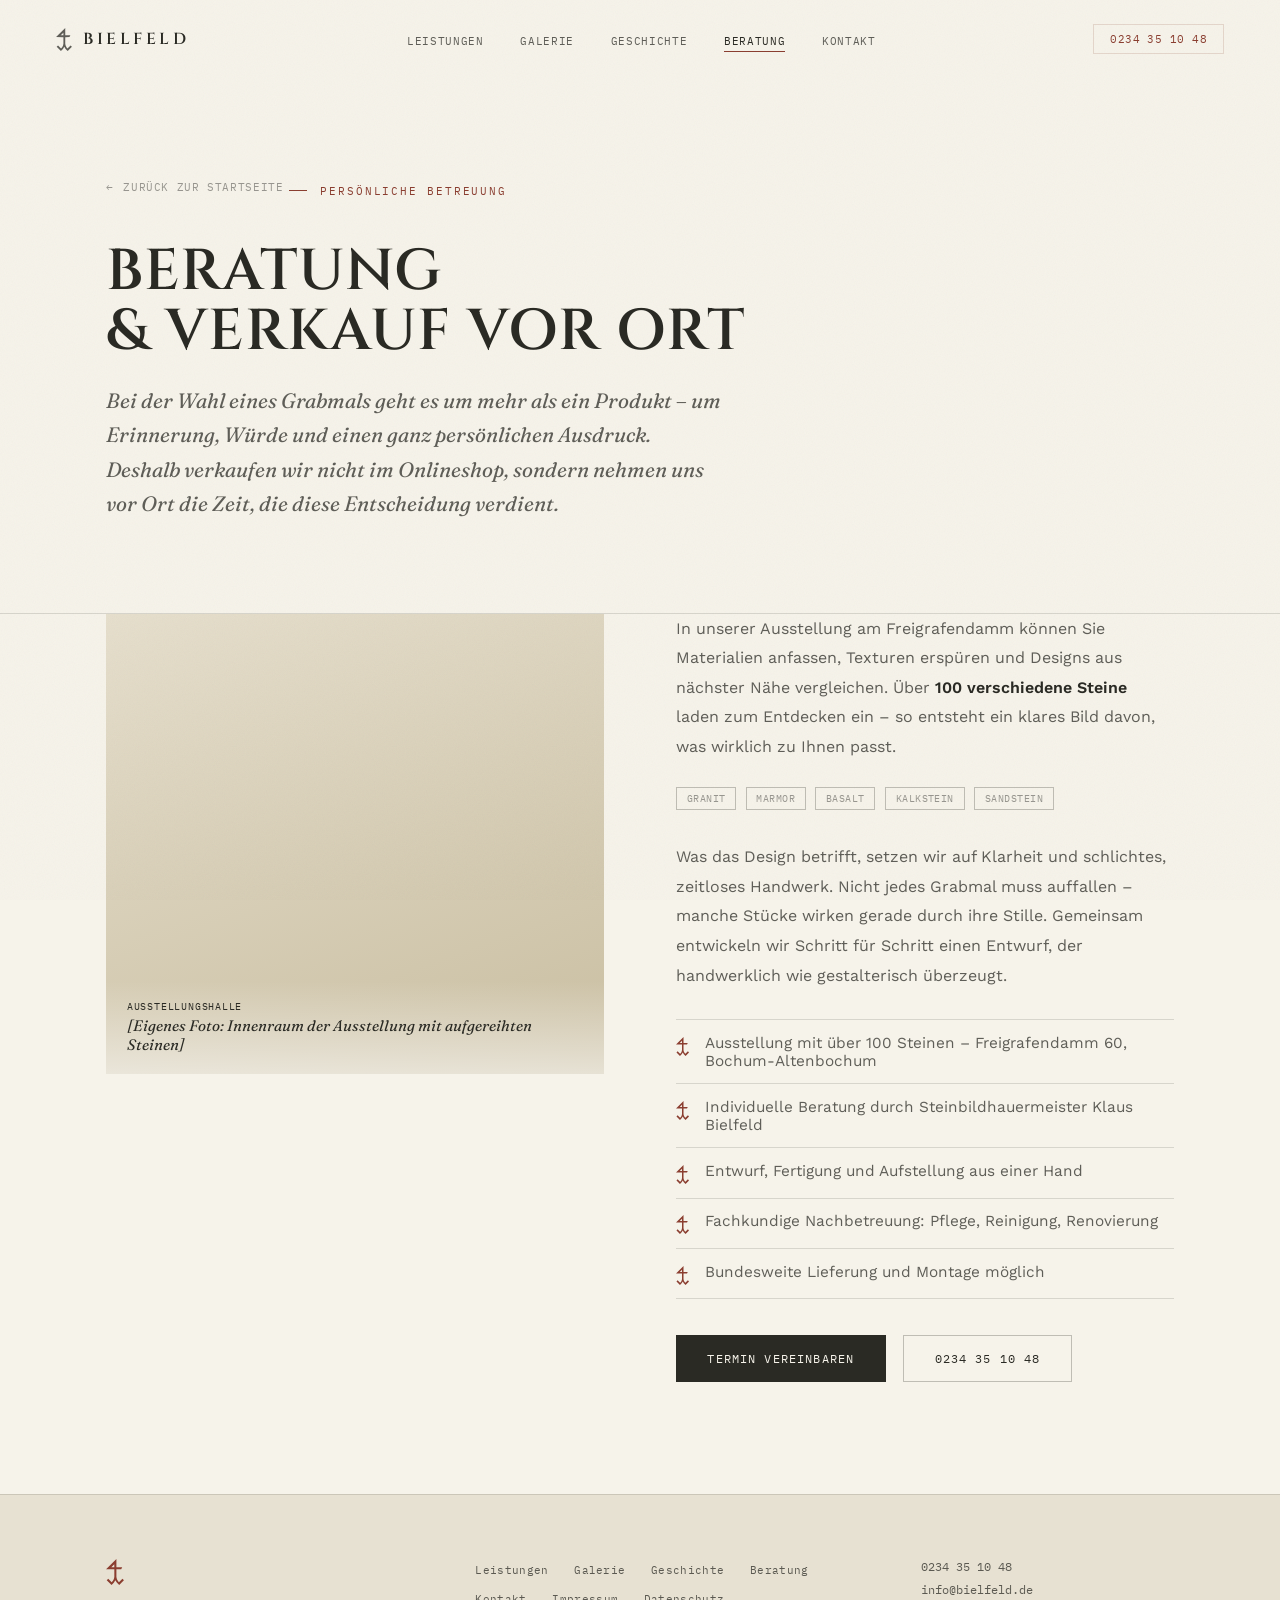
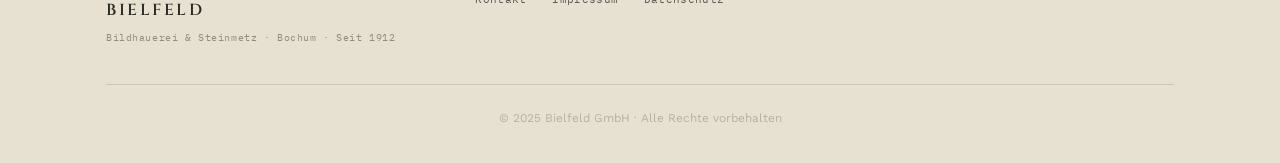
==== commit 33363570: "Kleine anpassungen" ====
--- a/beratung.html
+++ b/beratung.html
@@ -42,6 +42,7 @@
 </div>
 
 <header class="page-head container">
+  <a href="index.html" class="legal-back">Zurück zur Startseite</a>
   <span class="label reveal">Persönliche Betreuung</span>
   <h1 class="h1-carved reveal d1">Beratung<br>&amp; Verkauf vor Ort</h1>
   <p class="lede reveal d2">Bei der Wahl eines Grabmals geht es um mehr als ein Produkt – um Erinnerung, Würde und einen ganz persönlichen Ausdruck. Deshalb verkaufen wir nicht im Onlineshop, sondern nehmen uns vor Ort die Zeit, die diese Entscheidung verdient.</p>
--- a/style.css
+++ b/style.css
@@ -361,7 +361,7 @@
 /* ─── Katalogliste (Leistungen) ───────────────────────── */
 .entry-list { border-top: 1px solid var(--line); }
 .entry {
-  display: grid; grid-template-columns: 110px 1fr 2fr;
+  display: grid; grid-template-columns: 1fr 2fr;
   gap: 2.5rem; align-items: start;
   padding: 2.8rem 0;
   border-bottom: 1px solid var(--line);
